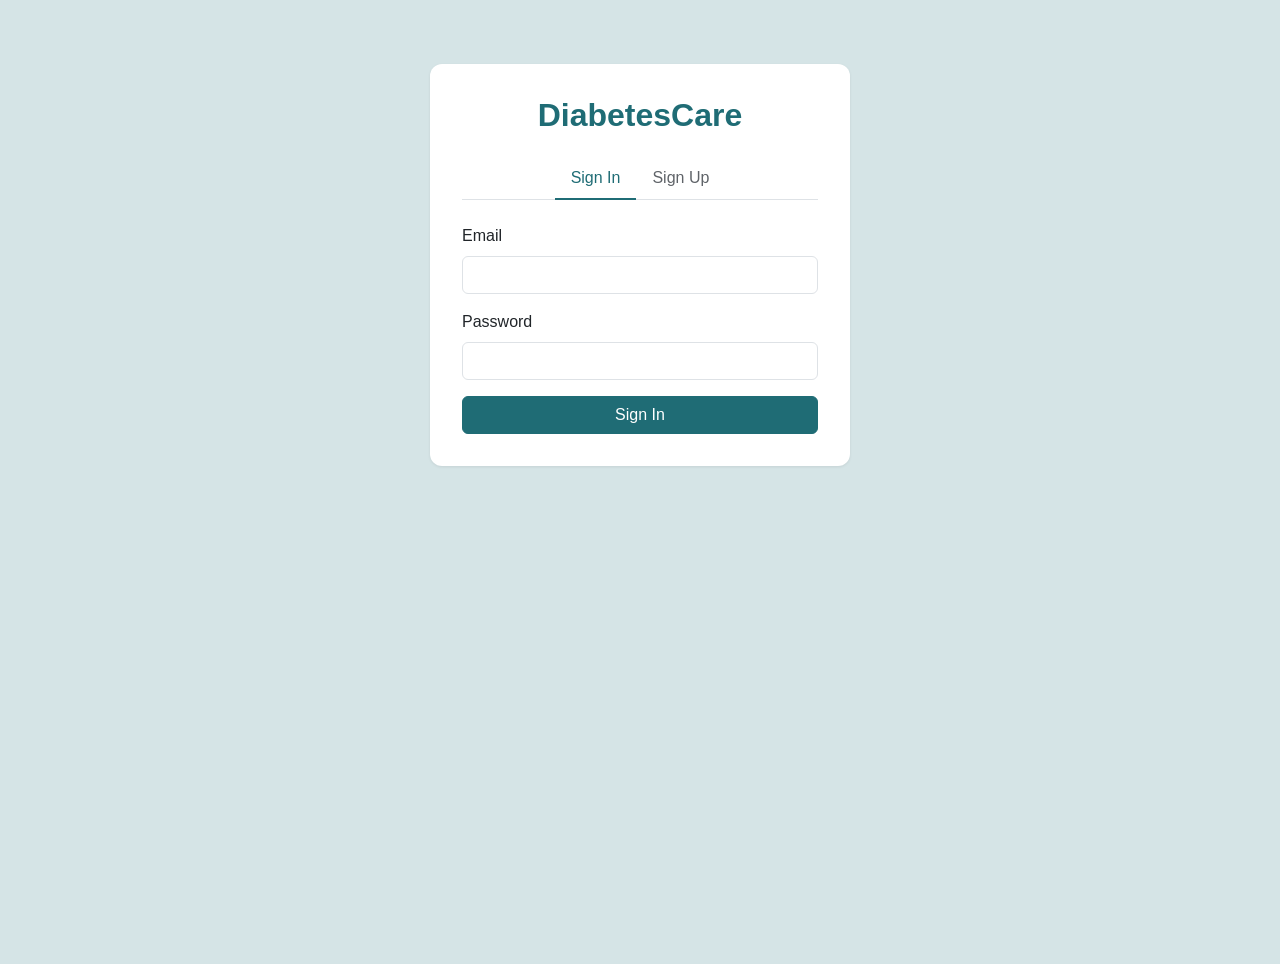
==== static/index.html @ 16868cc6 "init" ====
<!DOCTYPE html>
<html lang="en">
<head>
  <meta charset="UTF-8">
  <meta name="viewport" content="width=device-width, initial-scale=1.0">
  <title>DiabetesCare - Login</title>
  <link href="https://cdn.jsdelivr.net/npm/bootstrap@5.3.2/dist/css/bootstrap.min.css" rel="stylesheet">
  <link rel="stylesheet" href="/static/css/style.css">
</head>
<body>
  <div class="container">
    <div class="auth-card card">
      <div class="card-body">
        <h2 class="text-center mb-4" style="color:var(--primary); font-weight:700;">DiabetesCare</h2>
        <ul class="nav nav-tabs justify-content-center mb-4" id="authTabs" role="tablist">
          <li class="nav-item">
            <button class="nav-link active" id="login-tab" data-bs-toggle="tab" data-bs-target="#login" type="button">Sign In</button>
          </li>
          <li class="nav-item">
            <button class="nav-link" id="signup-tab" data-bs-toggle="tab" data-bs-target="#signup" type="button">Sign Up</button>
          </li>
        </ul>
        <div class="tab-content">
          <div class="tab-pane fade show active" id="login">
            <form id="loginForm">
              <div class="mb-3">
                <label class="form-label">Email</label>
                <input type="email" class="form-control" id="loginEmail" required>
                <div class="text-danger small mt-1 d-none" id="loginEmailError"></div>
              </div>
              <div class="mb-3">
                <label class="form-label">Password</label>
                <input type="password" class="form-control" id="loginPassword" required>
                <div class="text-danger small mt-1 d-none" id="loginPasswordError"></div>
              </div>
              <button type="submit" class="btn btn-primary w-100" id="loginBtn">Sign In</button>
            </form>
          </div>
          <div class="tab-pane fade" id="signup">
            <form id="signupForm">
              <div class="mb-3">
                <label class="form-label">Name</label>
                <input type="text" class="form-control" id="signupName" required>
                <div class="text-danger small mt-1 d-none" id="nameError">Name must only contain letters and spaces</div>
              </div>
              <div class="mb-3">
                <label class="form-label">Email</label>
                <input type="email" class="form-control" id="signupEmail" required>
                <div class="text-danger small mt-1 d-none" id="emailError">Please enter a valid email</div>
              </div>
              <div class="mb-3">
                <label class="form-label">Password</label>
                <input type="password" class="form-control" id="signupPassword" required>
                <div class="text-danger small mt-1 d-none" id="passwordError">Password must be at least 6 characters, with 1 uppercase, 1 number, and 1 special character</div>
              </div>
              <div id="signupError" class="alert alert-danger d-none"></div>
              <button type="submit" class="btn btn-primary w-100" id="signupBtn">Sign Up</button>
            </form>
          </div>
        </div>
      </div>
    </div>
  </div>
  <script src="https://cdn.jsdelivr.net/npm/bootstrap@5.3.2/dist/js/bootstrap.bundle.min.js"></script>
  <script src="/static/js/api.js"></script>
  <script src="/static/js/auth.js"></script>
</body>
</html>
---- static/css/style.css ----
:root {
  --primary: #1F6C75;
  --primary-dark: #015D67;
  --danger: #dc3545;
  --warning: #ffc107;
  --success: #28a745;
  --bg-light: #D5E4E6;
  --text-dark: #202124;
}

* { box-sizing: border-box; margin: 0; padding: 0; }

body {
  font-family: -apple-system, BlinkMacSystemFont, "Segoe UI", Roboto, sans-serif;
  background: var(--bg-light);
  color: var(--text-dark);
  min-height: 100vh;
}

.navbar {
  background: var(--primary) !important;
  box-shadow: 0 2px 4px rgba(0,0,0,0.1);
}

.navbar-brand {
  font-weight: 700;
  font-size: 1.3rem;
  color: #fff !important;
}

.navbar .nav-link {
  color: rgba(255,255,255,0.9) !important;
}

.navbar .nav-link:hover,
.navbar .nav-link.active {
  color: #fff !important;
}

.container { max-width: 960px; }

.card {
  border: none;
  border-radius: 12px;
  box-shadow: 0 1px 3px rgba(0,0,0,0.08);
  transition: box-shadow 0.2s;
}

.card:hover {
  box-shadow: 0 4px 12px rgba(0,0,0,0.12);
}

.card-header {
  background: transparent;
  border-bottom: 1px solid #e9ecef;
  font-weight: 600;
  padding: 1rem 1.25rem;
}

.stat-card {
  text-align: center;
  padding: 1.5rem 1rem;
}

.stat-card .stat-value {
  font-size: 2rem;
  font-weight: 700;
  line-height: 1.2;
}

.stat-card .stat-label {
  font-size: 0.85rem;
  color: #5f6368;
  margin-top: 0.25rem;
}

.stat-card .stat-unit {
  font-size: 0.9rem;
  color: #5f6368;
}

.glucose-normal { color: var(--success); }
.glucose-borderline { color: var(--warning); }
.glucose-high { color: var(--danger); }
.glucose-low { color: var(--danger); }

.btn-primary {
  background: var(--primary);
  border-color: var(--primary);
}

.btn-primary:hover {
  background: var(--primary-dark);
  border-color: var(--primary-dark);
}

.form-control:focus {
  border-color: var(--primary);
  box-shadow: 0 0 0 0.2rem rgba(26,115,232,0.15);
}

.table th {
  font-weight: 600;
  color: #5f6368;
  font-size: 0.85rem;
  text-transform: uppercase;
  letter-spacing: 0.5px;
}

.auth-card {
  max-width: 420px;
  margin: 4rem auto;
}

.auth-card .card-body { padding: 2rem; }

.auth-card .nav-tabs .nav-link {
  color: #5f6368;
  border: none;
  font-weight: 500;
}

.auth-card .nav-tabs .nav-link.active {
  color: var(--primary);
  border-bottom: 2px solid var(--primary);
  background: transparent;
}

.entry-type-badge {
  display: inline-block;
  padding: 0.2rem 0.6rem;
  border-radius: 4px;
  font-size: 0.8rem;
  font-weight: 500;
}

.badge-glucose { background: #e8f5e9; color: #2e7d32; }
.badge-meal { background: #fff3e0; color: #e65100; }
.badge-medication { background: #e3f2fd; color: #1565c0; }
.badge-exercise { background: #f3e5f5; color: #6a1b9a; }

.spinner-border { width: 1.5rem; height: 1.5rem; }

footer {
  text-align: center;
  padding: 1.5rem;
  color: #5f6368;
  font-size: 0.85rem;
}

@media (max-width: 576px) {
  .stat-card .stat-value { font-size: 1.5rem; }
  .auth-card { margin: 2rem 1rem; }
}
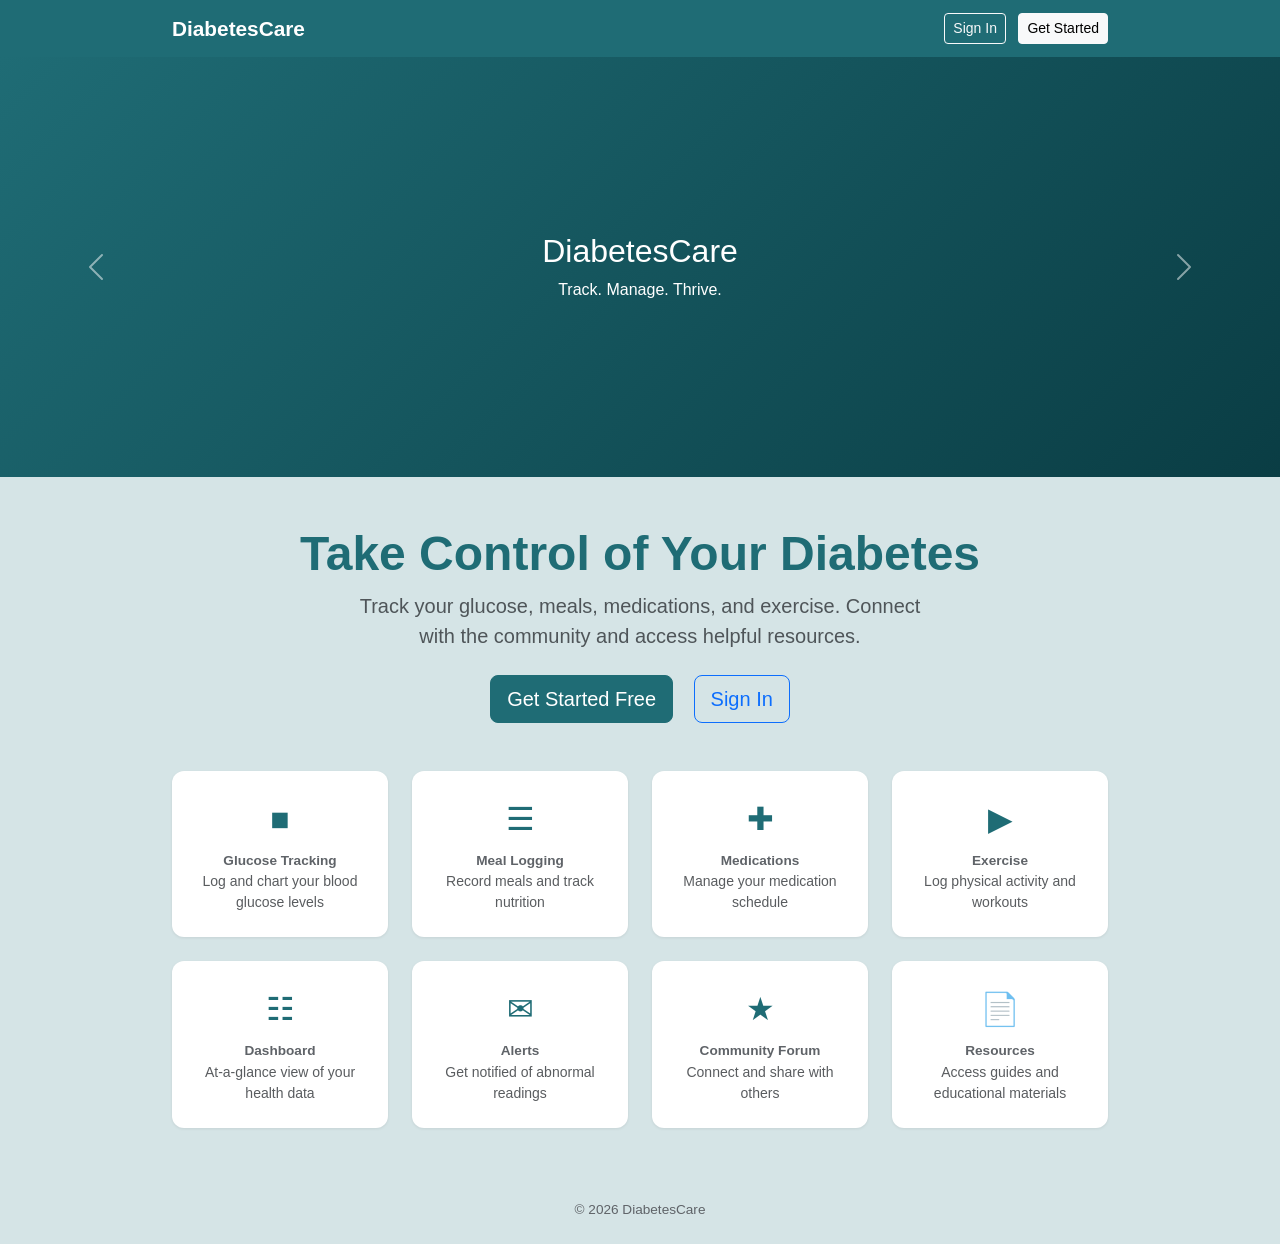
==== commit 5c09cbd3: "add landing page carousel using s3" ====
--- a/static/index.html
+++ b/static/index.html
@@ -3,64 +3,176 @@
 <head>
   <meta charset="UTF-8">
   <meta name="viewport" content="width=device-width, initial-scale=1.0">
-  <title>DiabetesCare - Login</title>
+  <title>DiabetesCare - Manage Your Diabetes</title>
   <link href="https://cdn.jsdelivr.net/npm/bootstrap@5.3.2/dist/css/bootstrap.min.css" rel="stylesheet">
   <link rel="stylesheet" href="/static/css/style.css">
 </head>
 <body>
-  <div class="container">
-    <div class="auth-card card">
-      <div class="card-body">
-        <h2 class="text-center mb-4" style="color:var(--primary); font-weight:700;">DiabetesCare</h2>
-        <ul class="nav nav-tabs justify-content-center mb-4" id="authTabs" role="tablist">
-          <li class="nav-item">
-            <button class="nav-link active" id="login-tab" data-bs-toggle="tab" data-bs-target="#login" type="button">Sign In</button>
-          </li>
-          <li class="nav-item">
-            <button class="nav-link" id="signup-tab" data-bs-toggle="tab" data-bs-target="#signup" type="button">Sign Up</button>
-          </li>
-        </ul>
-        <div class="tab-content">
-          <div class="tab-pane fade show active" id="login">
-            <form id="loginForm">
-              <div class="mb-3">
-                <label class="form-label">Email</label>
-                <input type="email" class="form-control" id="loginEmail" required>
-                <div class="text-danger small mt-1 d-none" id="loginEmailError"></div>
-              </div>
-              <div class="mb-3">
-                <label class="form-label">Password</label>
-                <input type="password" class="form-control" id="loginPassword" required>
-                <div class="text-danger small mt-1 d-none" id="loginPasswordError"></div>
-              </div>
-              <button type="submit" class="btn btn-primary w-100" id="loginBtn">Sign In</button>
-            </form>
-          </div>
-          <div class="tab-pane fade" id="signup">
-            <form id="signupForm">
-              <div class="mb-3">
-                <label class="form-label">Name</label>
-                <input type="text" class="form-control" id="signupName" required>
-                <div class="text-danger small mt-1 d-none" id="nameError">Name must only contain letters and spaces</div>
-              </div>
-              <div class="mb-3">
-                <label class="form-label">Email</label>
-                <input type="email" class="form-control" id="signupEmail" required>
-                <div class="text-danger small mt-1 d-none" id="emailError">Please enter a valid email</div>
-              </div>
-              <div class="mb-3">
-                <label class="form-label">Password</label>
-                <input type="password" class="form-control" id="signupPassword" required>
-                <div class="text-danger small mt-1 d-none" id="passwordError">Password must be at least 6 characters, with 1 uppercase, 1 number, and 1 special character</div>
-              </div>
-              <div id="signupError" class="alert alert-danger d-none"></div>
-              <button type="submit" class="btn btn-primary w-100" id="signupBtn">Sign Up</button>
-            </form>
+
+  <!-- Navbar -->
+  <nav class="navbar navbar-dark navbar-expand-sm">
+    <div class="container">
+      <a class="navbar-brand" href="#">DiabetesCare</a>
+      <div>
+        <button class="btn btn-outline-light btn-sm me-2" data-bs-toggle="modal" data-bs-target="#loginModal">Sign In</button>
+        <button class="btn btn-light btn-sm" data-bs-toggle="modal" data-bs-target="#signupModal">Get Started</button>
+      </div>
+    </div>
+  </nav>
+
+  <!-- Carousel -->
+  <div id="landingCarousel" class="carousel slide carousel-fade" data-bs-ride="carousel">
+    <div class="carousel-indicators" id="carouselIndicators"></div>
+    <div class="carousel-inner" id="carouselInner">
+      <div class="carousel-item active">
+        <div class="carousel-placeholder d-flex align-items-center justify-content-center">
+          <div class="text-center text-white">
+            <h2>DiabetesCare</h2>
+            <p class="mb-0">Track. Manage. Thrive.</p>
           </div>
         </div>
       </div>
     </div>
+    <button class="carousel-control-prev" type="button" data-bs-target="#landingCarousel" data-bs-slide="prev">
+      <span class="carousel-control-prev-icon"></span>
+    </button>
+    <button class="carousel-control-next" type="button" data-bs-target="#landingCarousel" data-bs-slide="next">
+      <span class="carousel-control-next-icon"></span>
+    </button>
   </div>
+
+  <!-- Hero -->
+  <section class="hero-section text-center py-5">
+    <div class="container">
+      <h1 class="display-5 fw-bold" style="color:var(--primary);">Take Control of Your Diabetes</h1>
+      <p class="lead text-muted mx-auto" style="max-width:600px;">
+        Track your glucose, meals, medications, and exercise. Connect with the community and access helpful resources.
+      </p>
+      <div class="mt-4">
+        <button class="btn btn-primary btn-lg me-3" data-bs-toggle="modal" data-bs-target="#signupModal">Get Started Free</button>
+        <button class="btn btn-outline-primary btn-lg" data-bs-toggle="modal" data-bs-target="#loginModal">Sign In</button>
+      </div>
+    </div>
+  </section>
+
+  <!-- Feature Cards -->
+  <section class="container pb-5">
+    <div class="row g-4">
+      <div class="col-md-3 col-6">
+        <div class="card stat-card h-100">
+          <div style="font-size:2rem;color:var(--primary);">&#9632;</div>
+          <div class="stat-label fw-semibold mt-2">Glucose Tracking</div>
+          <div class="small text-muted">Log and chart your blood glucose levels</div>
+        </div>
+      </div>
+      <div class="col-md-3 col-6">
+        <div class="card stat-card h-100">
+          <div style="font-size:2rem;color:var(--primary);">&#9776;</div>
+          <div class="stat-label fw-semibold mt-2">Meal Logging</div>
+          <div class="small text-muted">Record meals and track nutrition</div>
+        </div>
+      </div>
+      <div class="col-md-3 col-6">
+        <div class="card stat-card h-100">
+          <div style="font-size:2rem;color:var(--primary);">&#10010;</div>
+          <div class="stat-label fw-semibold mt-2">Medications</div>
+          <div class="small text-muted">Manage your medication schedule</div>
+        </div>
+      </div>
+      <div class="col-md-3 col-6">
+        <div class="card stat-card h-100">
+          <div style="font-size:2rem;color:var(--primary);">&#9654;</div>
+          <div class="stat-label fw-semibold mt-2">Exercise</div>
+          <div class="small text-muted">Log physical activity and workouts</div>
+        </div>
+      </div>
+      <div class="col-md-3 col-6">
+        <div class="card stat-card h-100">
+          <div style="font-size:2rem;color:var(--primary);">&#9783;</div>
+          <div class="stat-label fw-semibold mt-2">Dashboard</div>
+          <div class="small text-muted">At-a-glance view of your health data</div>
+        </div>
+      </div>
+      <div class="col-md-3 col-6">
+        <div class="card stat-card h-100">
+          <div style="font-size:2rem;color:var(--primary);">&#9993;</div>
+          <div class="stat-label fw-semibold mt-2">Alerts</div>
+          <div class="small text-muted">Get notified of abnormal readings</div>
+        </div>
+      </div>
+      <div class="col-md-3 col-6">
+        <div class="card stat-card h-100">
+          <div style="font-size:2rem;color:var(--primary);">&#9733;</div>
+          <div class="stat-label fw-semibold mt-2">Community Forum</div>
+          <div class="small text-muted">Connect and share with others</div>
+        </div>
+      </div>
+      <div class="col-md-3 col-6">
+        <div class="card stat-card h-100">
+          <div style="font-size:2rem;color:var(--primary);">&#128196;</div>
+          <div class="stat-label fw-semibold mt-2">Resources</div>
+          <div class="small text-muted">Access guides and educational materials</div>
+        </div>
+      </div>
+    </div>
+  </section>
+
+  <!-- Login Modal -->
+  <div class="modal fade" id="loginModal" tabindex="-1">
+    <div class="modal-dialog modal-sm modal-dialog-centered">
+      <div class="modal-content">
+        <div class="modal-body p-4">
+          <h4 class="text-center mb-3" style="color:var(--primary); font-weight:700;">Sign In</h4>
+          <form id="loginForm">
+            <div class="mb-3">
+              <label class="form-label">Email</label>
+              <input type="email" class="form-control" id="loginEmail" required>
+              <div class="text-danger small mt-1 d-none" id="loginEmailError"></div>
+            </div>
+            <div class="mb-3">
+              <label class="form-label">Password</label>
+              <input type="password" class="form-control" id="loginPassword" required>
+              <div class="text-danger small mt-1 d-none" id="loginPasswordError"></div>
+            </div>
+            <button type="submit" class="btn btn-primary w-100" id="loginBtn">Sign In</button>
+          </form>
+        </div>
+      </div>
+    </div>
+  </div>
+
+  <!-- Signup Modal -->
+  <div class="modal fade" id="signupModal" tabindex="-1">
+    <div class="modal-dialog modal-sm modal-dialog-centered">
+      <div class="modal-content">
+        <div class="modal-body p-4">
+          <h4 class="text-center mb-3" style="color:var(--primary); font-weight:700;">Create Account</h4>
+          <form id="signupForm">
+            <div class="mb-3">
+              <label class="form-label">Name</label>
+              <input type="text" class="form-control" id="signupName" required>
+              <div class="text-danger small mt-1 d-none" id="nameError">Name must only contain letters and spaces</div>
+            </div>
+            <div class="mb-3">
+              <label class="form-label">Email</label>
+              <input type="email" class="form-control" id="signupEmail" required>
+              <div class="text-danger small mt-1 d-none" id="emailError">Please enter a valid email</div>
+            </div>
+            <div class="mb-3">
+              <label class="form-label">Password</label>
+              <input type="password" class="form-control" id="signupPassword" required>
+              <div class="text-danger small mt-1 d-none" id="passwordError">Password must be at least 6 characters, with 1 uppercase, 1 number, and 1 special character</div>
+            </div>
+            <div id="signupError" class="alert alert-danger d-none"></div>
+            <button type="submit" class="btn btn-primary w-100" id="signupBtn">Sign Up</button>
+          </form>
+        </div>
+      </div>
+    </div>
+  </div>
+
+  <footer>&copy; 2026 DiabetesCare</footer>
+
   <script src="https://cdn.jsdelivr.net/npm/bootstrap@5.3.2/dist/js/bootstrap.bundle.min.js"></script>
   <script src="/static/js/api.js"></script>
   <script src="/static/js/auth.js"></script>
--- a/static/css/style.css
+++ b/static/css/style.css
@@ -141,6 +141,25 @@
 
 .spinner-border { width: 1.5rem; height: 1.5rem; }
 
+/* ── Carousel ── */
+.carousel-img {
+  height: 420px;
+  object-fit: cover;
+}
+
+.carousel-placeholder {
+  height: 420px;
+  background: linear-gradient(135deg, var(--primary) 0%, #0a3d44 100%);
+}
+
+.carousel {
+  background: #e9ecef;
+}
+
+.carousel-caption h5 {
+  text-shadow: 0 1px 4px rgba(0,0,0,0.6);
+}
+
 footer {
   text-align: center;
   padding: 1.5rem;
